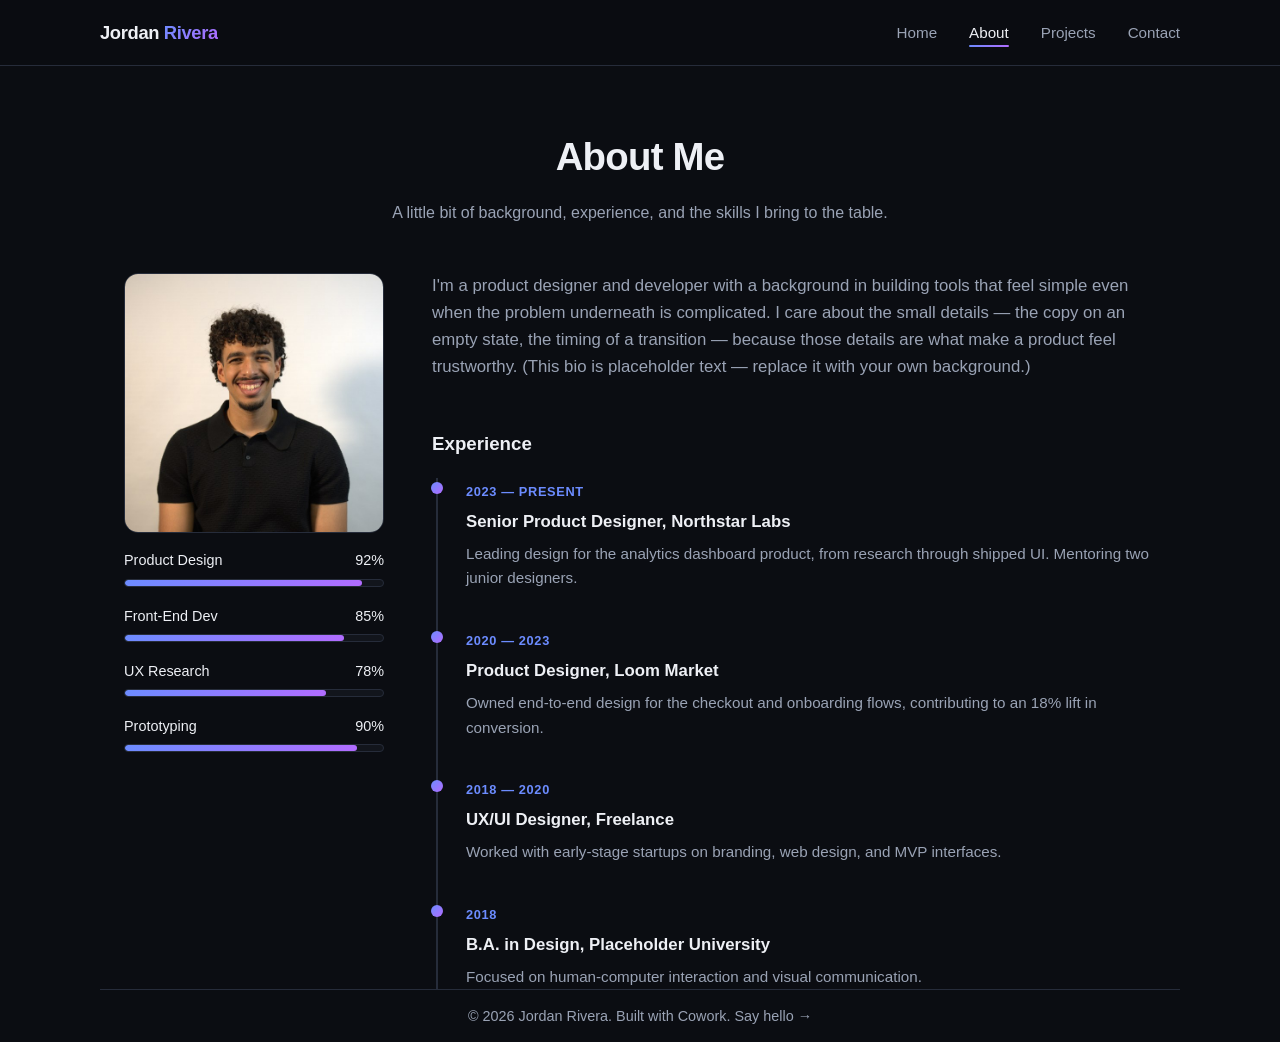
==== about.html @ 18357da8 "Add files via upload" ====
<!DOCTYPE html>
<html lang="en">
<head>
<meta charset="UTF-8">
<meta name="viewport" content="width=device-width, initial-scale=1.0">
<title>About — Jordan Rivera</title>
<link rel="stylesheet" href="styles.css">
</head>
<body>

<header>
  <nav class="nav container">
    <a href="index.html" class="logo">Jordan <span>Rivera</span></a>
    <ul class="nav-links">
      <li><a href="index.html">Home</a></li>
      <li><a href="about.html" class="active">About</a></li>
      <li><a href="projects.html">Projects</a></li>
      <li><a href="contact.html">Contact</a></li>
    </ul>
    <button class="nav-toggle" aria-label="Toggle menu">☰</button>
  </nav>
</header>

<main>
  <section class="container" style="padding-top: 60px;">
    <div class="section-header">
      <h2>About Me</h2>
      <p>A little bit of background, experience, and the skills I bring to the table.</p>
    </div>

    <div class="about-layout">
      <div>
        <img src="headshot.jpg" alt="Jordan Rivera" class="avatar-photo">
        <div class="skill-bars">
          <div>
            <div class="skill-bar-label"><span>Product Design</span><span>92%</span></div>
            <div class="skill-bar-track"><div class="skill-bar-fill" style="width: 92%;"></div></div>
          </div>
          <div>
            <div class="skill-bar-label"><span>Front-End Dev</span><span>85%</span></div>
            <div class="skill-bar-track"><div class="skill-bar-fill" style="width: 85%;"></div></div>
          </div>
          <div>
            <div class="skill-bar-label"><span>UX Research</span><span>78%</span></div>
            <div class="skill-bar-track"><div class="skill-bar-fill" style="width: 78%;"></div></div>
          </div>
          <div>
            <div class="skill-bar-label"><span>Prototyping</span><span>90%</span></div>
            <div class="skill-bar-track"><div class="skill-bar-fill" style="width: 90%;"></div></div>
          </div>
        </div>
      </div>

      <div>
        <p style="color: var(--text-dim); font-size: 1.05rem; margin-top: 0;">
          I'm a product designer and developer with a background in building tools that feel simple even when the problem underneath is complicated.
          I care about the small details — the copy on an empty state, the timing of a transition — because those details are what make a product feel trustworthy.
          (This bio is placeholder text — replace it with your own background.)
        </p>

        <h3 style="margin-top: 48px;">Experience</h3>
        <div class="timeline">
          <div class="timeline-item">
            <span class="date">2023 — Present</span>
            <h4>Senior Product Designer, Northstar Labs</h4>
            <p>Leading design for the analytics dashboard product, from research through shipped UI. Mentoring two junior designers.</p>
          </div>
          <div class="timeline-item">
            <span class="date">2020 — 2023</span>
            <h4>Product Designer, Loom Market</h4>
            <p>Owned end-to-end design for the checkout and onboarding flows, contributing to an 18% lift in conversion.</p>
          </div>
          <div class="timeline-item">
            <span class="date">2018 — 2020</span>
            <h4>UX/UI Designer, Freelance</h4>
            <p>Worked with early-stage startups on branding, web design, and MVP interfaces.</p>
          </div>
          <div class="timeline-item">
            <span class="date">2018</span>
            <h4>B.A. in Design, Placeholder University</h4>
            <p>Focused on human-computer interaction and visual communication.</p>
          </div>
        </div>
      </div>
    </div>
  </section>
</main>

<footer class="container">
  <p>© 2026 Jordan Rivera. Built with Cowork. <a href="contact.html">Say hello →</a></p>
</footer>

<script src="script.js"></script>
</body>
</html>
---- styles.css ----
:root {
  --bg: #0b0d12;
  --bg-alt: #12151c;
  --surface: #171b24;
  --surface-hover: #1e2330;
  --border: #262c3a;
  --text: #eef0f5;
  --text-dim: #9aa3b5;
  --accent: #6c8cff;
  --accent-2: #b26cff;
  --accent-text: #0b0d12;
  --radius: 14px;
  --max-width: 1080px;
  --font: -apple-system, BlinkMacSystemFont, "Segoe UI", Roboto, Helvetica, Arial, sans-serif;
}

* { box-sizing: border-box; }

html { scroll-behavior: smooth; }

body {
  margin: 0;
  font-family: var(--font);
  background: var(--bg);
  color: var(--text);
  line-height: 1.6;
  -webkit-font-smoothing: antialiased;
}

a { color: inherit; text-decoration: none; }

img { max-width: 100%; display: block; }

.container {
  max-width: var(--max-width);
  margin: 0 auto;
  padding: 0 24px;
}

/* ---------- Header / Nav ---------- */

header {
  position: sticky;
  top: 0;
  z-index: 100;
  background: rgba(11, 13, 18, 0.85);
  backdrop-filter: blur(10px);
  border-bottom: 1px solid var(--border);
}

.nav {
  display: flex;
  align-items: center;
  justify-content: space-between;
  padding: 18px 0;
}

.logo {
  font-weight: 700;
  font-size: 1.15rem;
  letter-spacing: -0.02em;
}

.logo span {
  background: linear-gradient(135deg, var(--accent), var(--accent-2));
  -webkit-background-clip: text;
  background-clip: text;
  color: transparent;
}

.nav-links {
  display: flex;
  gap: 32px;
  list-style: none;
  margin: 0;
  padding: 0;
}

.nav-links a {
  color: var(--text-dim);
  font-size: 0.95rem;
  font-weight: 500;
  transition: color 0.2s ease;
  position: relative;
}

.nav-links a:hover,
.nav-links a.active {
  color: var(--text);
}

.nav-links a.active::after {
  content: "";
  position: absolute;
  left: 0;
  right: 0;
  bottom: -6px;
  height: 2px;
  background: linear-gradient(135deg, var(--accent), var(--accent-2));
  border-radius: 2px;
}

.nav-toggle {
  display: none;
  background: none;
  border: 1px solid var(--border);
  border-radius: 8px;
  color: var(--text);
  width: 40px;
  height: 40px;
  cursor: pointer;
  font-size: 1.1rem;
}

@media (max-width: 720px) {
  .nav-toggle { display: block; }
  .nav-links {
    position: absolute;
    top: 100%;
    left: 0;
    right: 0;
    background: var(--bg-alt);
    border-bottom: 1px solid var(--border);
    flex-direction: column;
    gap: 0;
    display: none;
  }
  .nav-links.open { display: flex; }
  .nav-links a {
    padding: 16px 24px;
    border-bottom: 1px solid var(--border);
    width: 100%;
  }
}

/* ---------- Hero ---------- */

.hero {
  padding: 110px 0 90px;
  text-align: center;
}

.hero-photo {
  width: 140px;
  height: 140px;
  border-radius: 50%;
  object-fit: cover;
  margin: 0 auto 28px;
  border: 3px solid var(--border);
  box-shadow: 0 0 0 6px rgba(108, 140, 255, 0.08);
}

.eyebrow {
  display: inline-block;
  font-size: 0.8rem;
  font-weight: 600;
  letter-spacing: 0.08em;
  text-transform: uppercase;
  color: var(--accent);
  background: rgba(108, 140, 255, 0.1);
  border: 1px solid rgba(108, 140, 255, 0.25);
  padding: 6px 14px;
  border-radius: 999px;
  margin-bottom: 24px;
}

h1 {
  font-size: clamp(2.4rem, 6vw, 4rem);
  font-weight: 800;
  letter-spacing: -0.03em;
  margin: 0 0 20px;
}

.hero h1 .gradient {
  background: linear-gradient(135deg, var(--accent), var(--accent-2));
  -webkit-background-clip: text;
  background-clip: text;
  color: transparent;
}

.hero p.lead {
  max-width: 560px;
  margin: 0 auto 36px;
  color: var(--text-dim);
  font-size: 1.1rem;
}

.cta-row {
  display: flex;
  gap: 16px;
  justify-content: center;
  flex-wrap: wrap;
}

.btn {
  display: inline-flex;
  align-items: center;
  gap: 8px;
  padding: 13px 26px;
  border-radius: 999px;
  font-weight: 600;
  font-size: 0.95rem;
  transition: transform 0.15s ease, box-shadow 0.15s ease, background 0.15s ease;
  border: 1px solid transparent;
  cursor: pointer;
}

.btn-primary {
  background: linear-gradient(135deg, var(--accent), var(--accent-2));
  color: #fff;
}

.btn-primary:hover {
  transform: translateY(-2px);
  box-shadow: 0 10px 30px -10px rgba(108, 140, 255, 0.6);
}

.btn-secondary {
  background: var(--surface);
  border-color: var(--border);
  color: var(--text);
}

.btn-secondary:hover {
  background: var(--surface-hover);
  transform: translateY(-2px);
}

/* ---------- Sections ---------- */

section { padding: 80px 0; }

.section-header {
  margin-bottom: 48px;
  text-align: center;
}

.section-header h2 {
  font-size: clamp(1.8rem, 4vw, 2.4rem);
  font-weight: 800;
  letter-spacing: -0.02em;
  margin: 0 0 12px;
}

.section-header p {
  color: var(--text-dim);
  max-width: 500px;
  margin: 0 auto;
}

/* ---------- Cards / Grid ---------- */

.grid {
  display: grid;
  grid-template-columns: repeat(auto-fit, minmax(260px, 1fr));
  gap: 24px;
}

.card {
  background: var(--surface);
  border: 1px solid var(--border);
  border-radius: var(--radius);
  padding: 28px;
  transition: transform 0.2s ease, border-color 0.2s ease, background 0.2s ease;
}

.card:hover {
  transform: translateY(-4px);
  border-color: rgba(108, 140, 255, 0.4);
  background: var(--surface-hover);
}

.card-icon {
  width: 44px;
  height: 44px;
  border-radius: 10px;
  display: flex;
  align-items: center;
  justify-content: center;
  background: linear-gradient(135deg, rgba(108,140,255,0.18), rgba(178,108,255,0.18));
  font-size: 1.3rem;
  margin-bottom: 16px;
}

.card h3 {
  margin: 0 0 8px;
  font-size: 1.1rem;
  font-weight: 700;
}

.card p {
  margin: 0;
  color: var(--text-dim);
  font-size: 0.95rem;
}

/* ---------- Project cards ---------- */

.project-card {
  background: var(--surface);
  border: 1px solid var(--border);
  border-radius: var(--radius);
  overflow: hidden;
  display: flex;
  flex-direction: column;
  transition: transform 0.2s ease, border-color 0.2s ease;
}

.project-card:hover {
  transform: translateY(-4px);
  border-color: rgba(108, 140, 255, 0.4);
}

.project-thumb {
  height: 160px;
  background: linear-gradient(135deg, rgba(108,140,255,0.25), rgba(178,108,255,0.25));
  display: flex;
  align-items: center;
  justify-content: center;
  font-size: 2.2rem;
}

.project-body {
  padding: 24px;
  flex: 1;
  display: flex;
  flex-direction: column;
}

.project-body h3 {
  margin: 0 0 8px;
  font-size: 1.15rem;
  font-weight: 700;
}

.project-body p {
  color: var(--text-dim);
  font-size: 0.95rem;
  margin: 0 0 16px;
  flex: 1;
}

.tag-row {
  display: flex;
  gap: 8px;
  flex-wrap: wrap;
  margin-bottom: 16px;
}

.tag {
  font-size: 0.75rem;
  font-weight: 600;
  color: var(--accent);
  background: rgba(108, 140, 255, 0.1);
  border: 1px solid rgba(108, 140, 255, 0.25);
  padding: 4px 10px;
  border-radius: 999px;
}

.project-link {
  font-size: 0.9rem;
  font-weight: 600;
  color: var(--text);
  display: inline-flex;
  align-items: center;
  gap: 6px;
}

.project-link:hover { color: var(--accent); }

/* ---------- About page specifics ---------- */

.about-layout {
  display: grid;
  grid-template-columns: 260px 1fr;
  gap: 48px;
  align-items: start;
}

@media (max-width: 800px) {
  .about-layout { grid-template-columns: 1fr; }
}

.avatar {
  width: 100%;
  aspect-ratio: 1;
  border-radius: var(--radius);
  background: linear-gradient(135deg, var(--accent), var(--accent-2));
  display: flex;
  align-items: center;
  justify-content: center;
  font-size: 4rem;
  font-weight: 800;
  color: #fff;
}

.avatar-photo {
  width: 100%;
  aspect-ratio: 1;
  border-radius: var(--radius);
  object-fit: cover;
  border: 1px solid var(--border);
}

.timeline {
  border-left: 2px solid var(--border);
  padding-left: 28px;
  margin-left: 4px;
}

.timeline-item {
  position: relative;
  padding-bottom: 36px;
}

.timeline-item:last-child { padding-bottom: 0; }

.timeline-item::before {
  content: "";
  position: absolute;
  left: -35px;
  top: 4px;
  width: 12px;
  height: 12px;
  border-radius: 50%;
  background: linear-gradient(135deg, var(--accent), var(--accent-2));
}

.timeline-item .date {
  font-size: 0.8rem;
  font-weight: 600;
  color: var(--accent);
  text-transform: uppercase;
  letter-spacing: 0.05em;
}

.timeline-item h4 {
  margin: 6px 0 6px;
  font-size: 1.05rem;
}

.timeline-item p {
  margin: 0;
  color: var(--text-dim);
  font-size: 0.95rem;
}

.skill-bars { display: flex; flex-direction: column; gap: 18px; margin-top: 16px; }

.skill-bar-label {
  display: flex;
  justify-content: space-between;
  font-size: 0.9rem;
  margin-bottom: 6px;
}

.skill-bar-track {
  height: 8px;
  background: var(--bg-alt);
  border-radius: 999px;
  overflow: hidden;
  border: 1px solid var(--border);
}

.skill-bar-fill {
  height: 100%;
  border-radius: 999px;
  background: linear-gradient(135deg, var(--accent), var(--accent-2));
}

/* ---------- Contact ---------- */

.contact-grid {
  display: grid;
  grid-template-columns: 1fr 1fr;
  gap: 48px;
  align-items: start;
}

@media (max-width: 800px) {
  .contact-grid { grid-template-columns: 1fr; }
}

form { display: flex; flex-direction: column; gap: 18px; }

label {
  font-size: 0.85rem;
  font-weight: 600;
  color: var(--text-dim);
  margin-bottom: 6px;
  display: block;
}

input, textarea {
  width: 100%;
  padding: 13px 16px;
  border-radius: 10px;
  border: 1px solid var(--border);
  background: var(--surface);
  color: var(--text);
  font-family: inherit;
  font-size: 0.95rem;
}

input:focus, textarea:focus {
  outline: none;
  border-color: var(--accent);
}

textarea { resize: vertical; min-height: 140px; }

.contact-info-item {
  display: flex;
  gap: 16px;
  align-items: flex-start;
  margin-bottom: 24px;
}

.contact-info-item .card-icon { margin-bottom: 0; flex-shrink: 0; }

.contact-info-item h4 { margin: 0 0 4px; font-size: 1rem; }
.contact-info-item p, .contact-info-item a { margin: 0; color: var(--text-dim); font-size: 0.95rem; }
.contact-info-item a:hover { color: var(--accent); }

.social-row {
  display: flex;
  gap: 12px;
  margin-top: 24px;
}

.social-row a {
  width: 42px;
  height: 42px;
  border-radius: 10px;
  background: var(--surface);
  border: 1px solid var(--border);
  display: flex;
  align-items: center;
  justify-content: center;
  transition: all 0.2s ease;
}

.social-row a:hover {
  background: var(--surface-hover);
  border-color: var(--accent);
  transform: translateY(-2px);
}

.form-note {
  font-size: 0.85rem;
  color: var(--text-dim);
  margin-top: -4px;
}

/* ---------- Footer ---------- */

footer {
  border-top: 1px solid var(--border);
  padding: 32px 0;
  text-align: center;
  color: var(--text-dim);
  font-size: 0.9rem;
}

footer a:hover { color: var(--accent); }
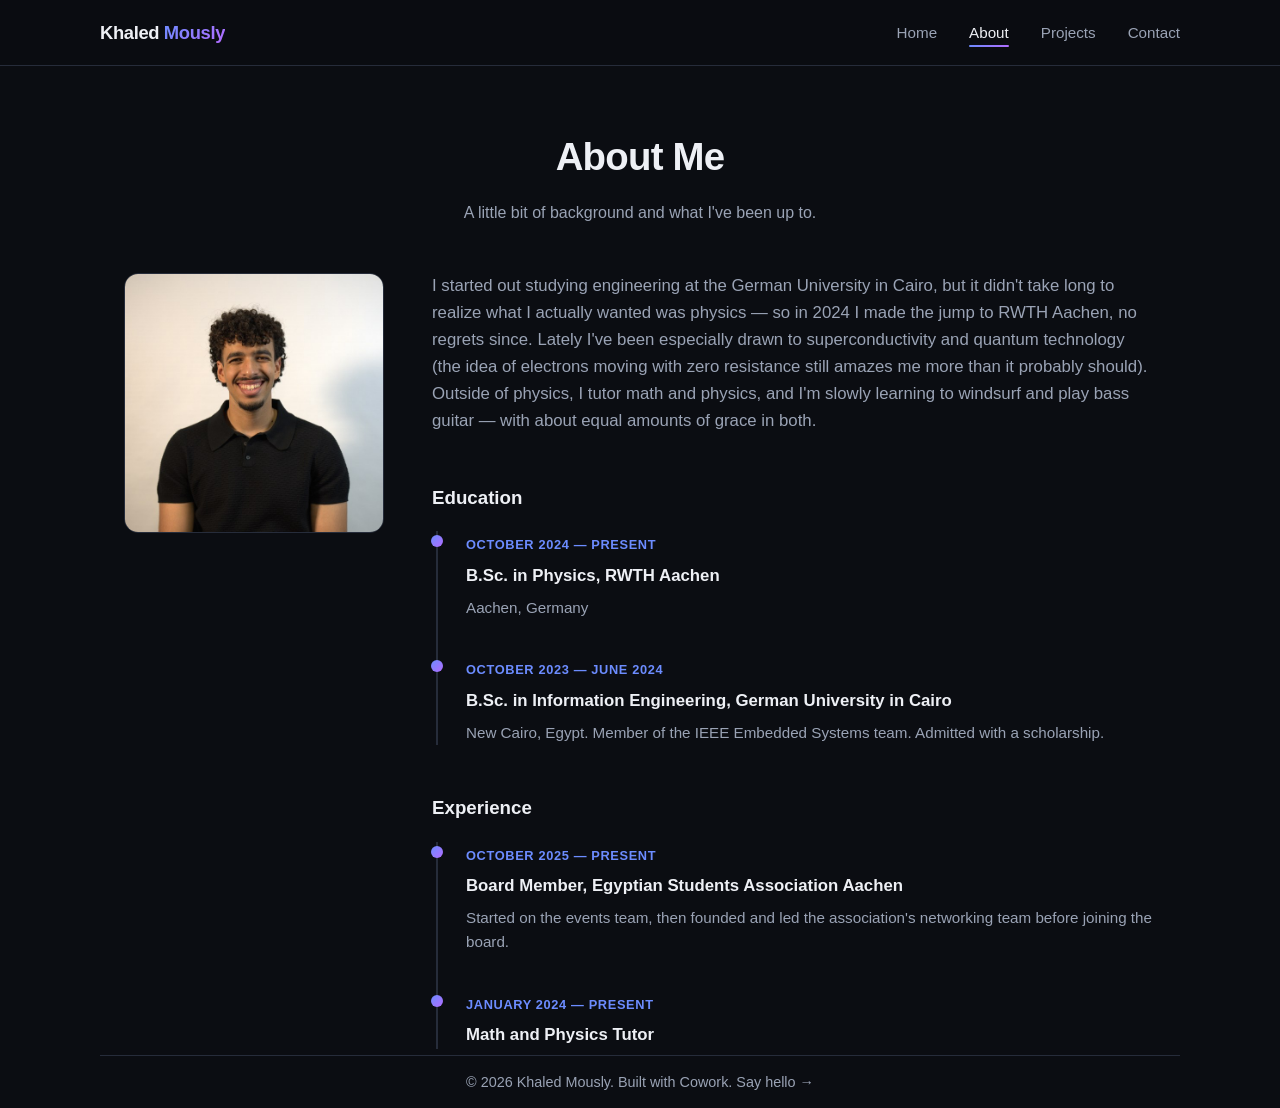
==== commit e64f9f18: "Add files via upload" ====
--- a/about.html
+++ b/about.html
@@ -3,14 +3,14 @@
 <head>
 <meta charset="UTF-8">
 <meta name="viewport" content="width=device-width, initial-scale=1.0">
-<title>About — Jordan Rivera</title>
+<title>About — Khaled Mously</title>
 <link rel="stylesheet" href="styles.css">
 </head>
 <body>
 
 <header>
   <nav class="nav container">
-    <a href="index.html" class="logo">Jordan <span>Rivera</span></a>
+    <a href="index.html" class="logo">Khaled <span>Mously</span></a>
     <ul class="nav-links">
       <li><a href="index.html">Home</a></li>
       <li><a href="about.html" class="active">About</a></li>
@@ -25,60 +25,43 @@
   <section class="container" style="padding-top: 60px;">
     <div class="section-header">
       <h2>About Me</h2>
-      <p>A little bit of background, experience, and the skills I bring to the table.</p>
+      <p>A little bit of background and what I've been up to.</p>
     </div>
 
     <div class="about-layout">
       <div>
-        <img src="headshot.jpg" alt="Jordan Rivera" class="avatar-photo">
-        <div class="skill-bars">
-          <div>
-            <div class="skill-bar-label"><span>Product Design</span><span>92%</span></div>
-            <div class="skill-bar-track"><div class="skill-bar-fill" style="width: 92%;"></div></div>
-          </div>
-          <div>
-            <div class="skill-bar-label"><span>Front-End Dev</span><span>85%</span></div>
-            <div class="skill-bar-track"><div class="skill-bar-fill" style="width: 85%;"></div></div>
-          </div>
-          <div>
-            <div class="skill-bar-label"><span>UX Research</span><span>78%</span></div>
-            <div class="skill-bar-track"><div class="skill-bar-fill" style="width: 78%;"></div></div>
-          </div>
-          <div>
-            <div class="skill-bar-label"><span>Prototyping</span><span>90%</span></div>
-            <div class="skill-bar-track"><div class="skill-bar-fill" style="width: 90%;"></div></div>
-          </div>
-        </div>
+        <img src="headshot.jpg" alt="Khaled Mously" class="avatar-photo">
       </div>
 
       <div>
         <p style="color: var(--text-dim); font-size: 1.05rem; margin-top: 0;">
-          I'm a product designer and developer with a background in building tools that feel simple even when the problem underneath is complicated.
-          I care about the small details — the copy on an empty state, the timing of a transition — because those details are what make a product feel trustworthy.
-          (This bio is placeholder text — replace it with your own background.)
+          I started out studying engineering at the German University in Cairo, but it didn't take long to realize what I actually wanted was physics — so in 2024 I made the jump to RWTH Aachen, no regrets since. Lately I've been especially drawn to superconductivity and quantum technology (the idea of electrons moving with zero resistance still amazes me more than it probably should). Outside of physics, I tutor math and physics, and I'm slowly learning to windsurf and play bass guitar — with about equal amounts of grace in both.
         </p>
+
+        <h3 style="margin-top: 48px;">Education</h3>
+        <div class="timeline">
+          <div class="timeline-item">
+            <span class="date">October 2024 — Present</span>
+            <h4>B.Sc. in Physics, RWTH Aachen</h4>
+            <p>Aachen, Germany</p>
+          </div>
+          <div class="timeline-item">
+            <span class="date">October 2023 — June 2024</span>
+            <h4>B.Sc. in Information Engineering, German University in Cairo</h4>
+            <p>New Cairo, Egypt. Member of the IEEE Embedded Systems team. Admitted with a scholarship.</p>
+          </div>
+        </div>
 
         <h3 style="margin-top: 48px;">Experience</h3>
         <div class="timeline">
           <div class="timeline-item">
-            <span class="date">2023 — Present</span>
-            <h4>Senior Product Designer, Northstar Labs</h4>
-            <p>Leading design for the analytics dashboard product, from research through shipped UI. Mentoring two junior designers.</p>
+            <span class="date">October 2025 — Present</span>
+            <h4>Board Member, Egyptian Students Association Aachen</h4>
+            <p>Started on the events team, then founded and led the association's networking team before joining the board.</p>
           </div>
           <div class="timeline-item">
-            <span class="date">2020 — 2023</span>
-            <h4>Product Designer, Loom Market</h4>
-            <p>Owned end-to-end design for the checkout and onboarding flows, contributing to an 18% lift in conversion.</p>
-          </div>
-          <div class="timeline-item">
-            <span class="date">2018 — 2020</span>
-            <h4>UX/UI Designer, Freelance</h4>
-            <p>Worked with early-stage startups on branding, web design, and MVP interfaces.</p>
-          </div>
-          <div class="timeline-item">
-            <span class="date">2018</span>
-            <h4>B.A. in Design, Placeholder University</h4>
-            <p>Focused on human-computer interaction and visual communication.</p>
+            <span class="date">January 2024 — Present</span>
+            <h4>Math and Physics Tutor</h4>
           </div>
         </div>
       </div>
@@ -87,7 +70,7 @@
 </main>
 
 <footer class="container">
-  <p>© 2026 Jordan Rivera. Built with Cowork. <a href="contact.html">Say hello →</a></p>
+  <p>© 2026 Khaled Mously. Built with Cowork. <a href="contact.html">Say hello →</a></p>
 </footer>
 
 <script src="script.js"></script>
--- a/styles.css
+++ b/styles.css
@@ -368,6 +368,34 @@
 
 .project-link:hover { color: var(--accent); }
 
+.featured-project .project-body { padding: 32px; }
+
+.photo-grid {
+  display: grid;
+  grid-template-columns: repeat(auto-fill, minmax(150px, 1fr));
+  gap: 8px;
+  margin-top: 8px;
+}
+
+.photo-grid a {
+  display: block;
+  aspect-ratio: 4 / 3;
+  overflow: hidden;
+  border-radius: 10px;
+  border: 1px solid var(--border);
+}
+
+.photo-grid img {
+  width: 100%;
+  height: 100%;
+  object-fit: cover;
+  transition: transform 0.2s ease;
+}
+
+.photo-grid a:hover img {
+  transform: scale(1.06);
+}
+
 /* ---------- About page specifics ---------- */
 
 .about-layout {
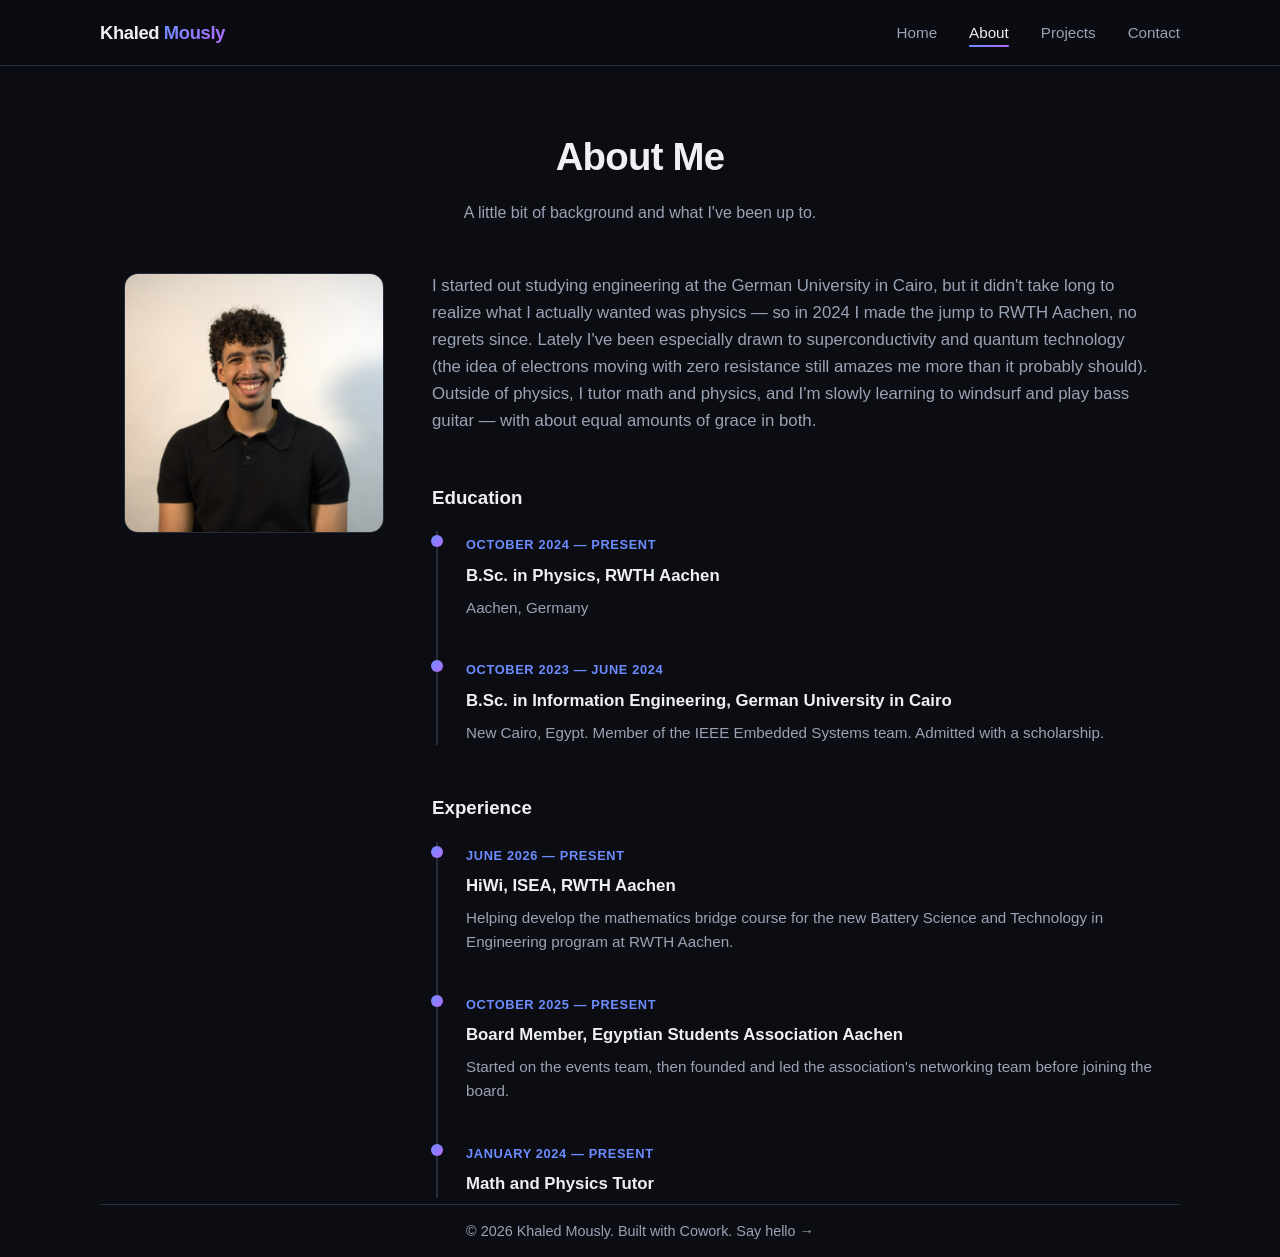
==== commit f5fd4e34: "Add files via upload" ====
--- a/about.html
+++ b/about.html
@@ -55,6 +55,11 @@
         <h3 style="margin-top: 48px;">Experience</h3>
         <div class="timeline">
           <div class="timeline-item">
+            <span class="date">June 2026 — Present</span>
+            <h4>HiWi, ISEA, RWTH Aachen</h4>
+            <p>Helping develop the mathematics bridge course for the new Battery Science and Technology in Engineering program at RWTH Aachen.</p>
+          </div>
+          <div class="timeline-item">
             <span class="date">October 2025 — Present</span>
             <h4>Board Member, Egyptian Students Association Aachen</h4>
             <p>Started on the events team, then founded and led the association's networking team before joining the board.</p>
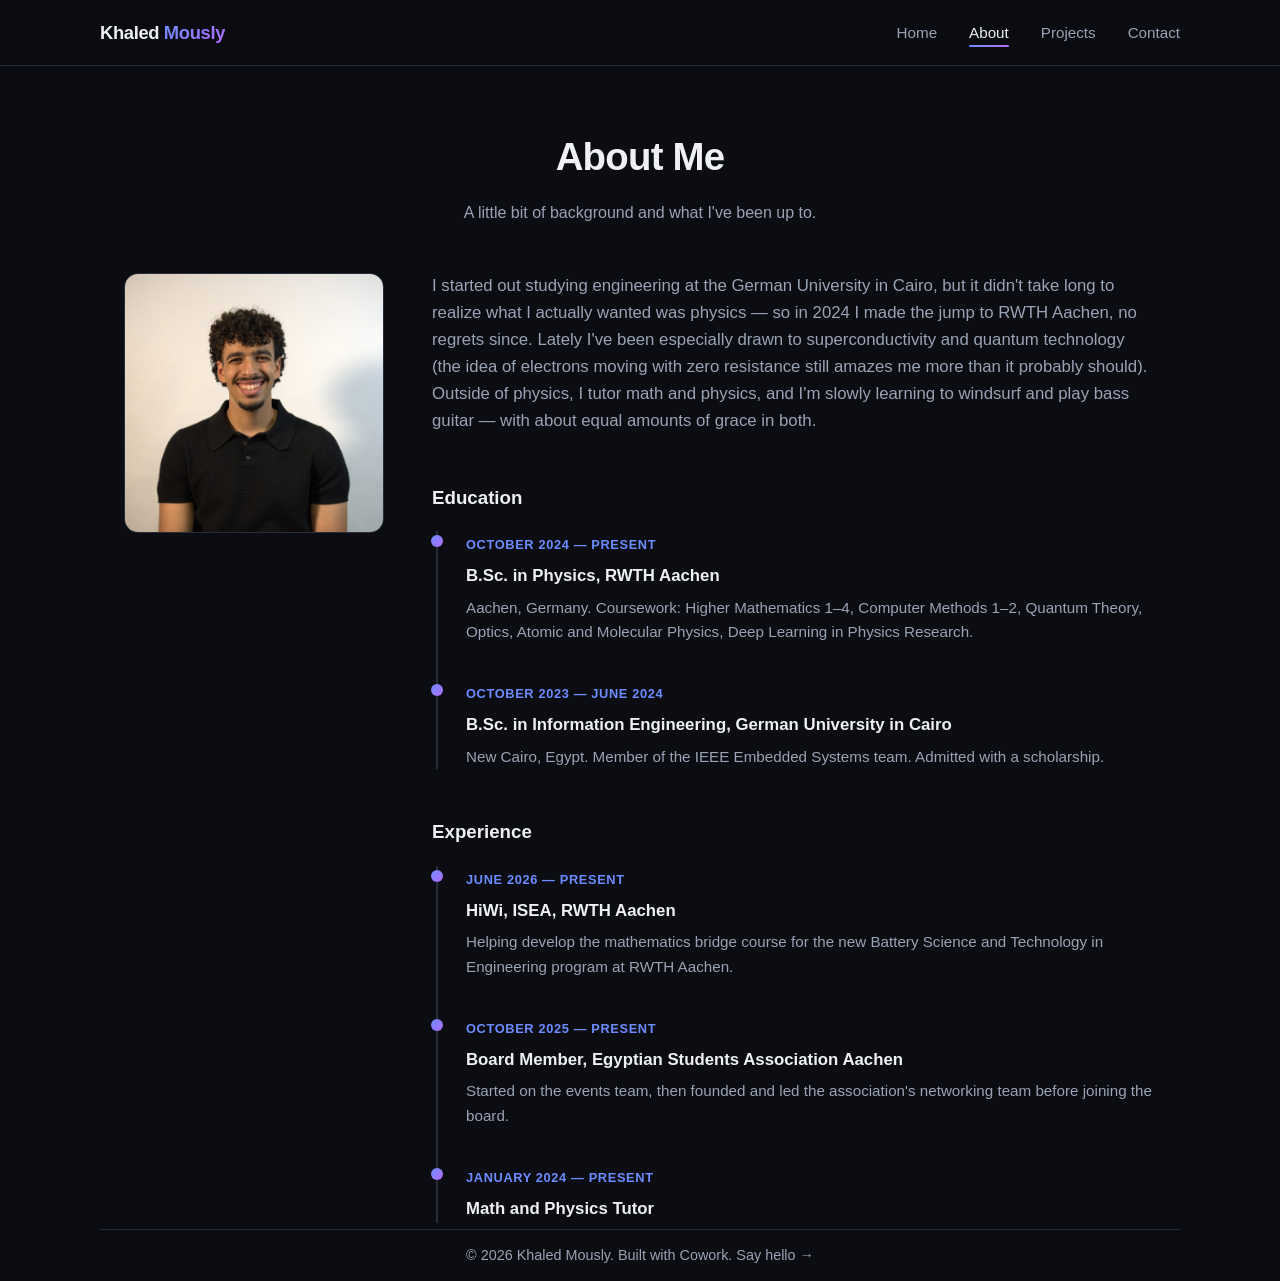
==== commit 6da65615: "Add files via upload" ====
--- a/about.html
+++ b/about.html
@@ -43,7 +43,7 @@
           <div class="timeline-item">
             <span class="date">October 2024 — Present</span>
             <h4>B.Sc. in Physics, RWTH Aachen</h4>
-            <p>Aachen, Germany</p>
+            <p>Aachen, Germany. Coursework: Higher Mathematics 1–4, Computer Methods 1–2, Quantum Theory, Optics, Atomic and Molecular Physics, Deep Learning in Physics Research.</p>
           </div>
           <div class="timeline-item">
             <span class="date">October 2023 — June 2024</span>
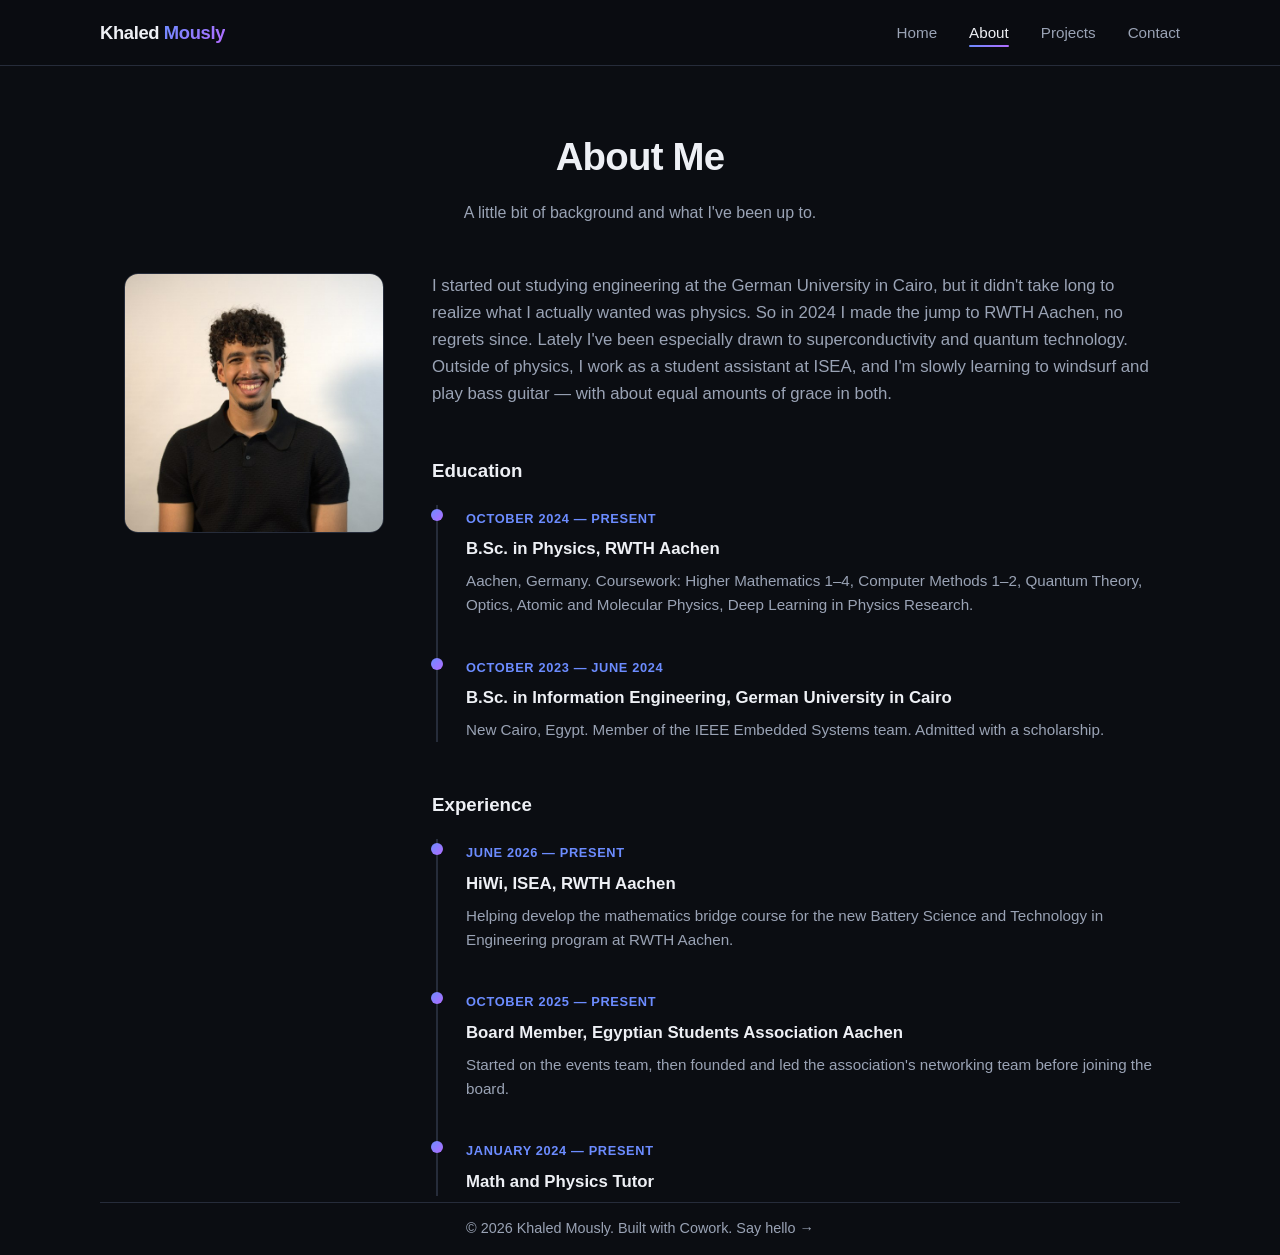
==== commit 0c1a661a: "Update about.html" ====
--- a/about.html
+++ b/about.html
@@ -35,7 +35,7 @@
 
       <div>
         <p style="color: var(--text-dim); font-size: 1.05rem; margin-top: 0;">
-          I started out studying engineering at the German University in Cairo, but it didn't take long to realize what I actually wanted was physics — so in 2024 I made the jump to RWTH Aachen, no regrets since. Lately I've been especially drawn to superconductivity and quantum technology (the idea of electrons moving with zero resistance still amazes me more than it probably should). Outside of physics, I tutor math and physics, and I'm slowly learning to windsurf and play bass guitar — with about equal amounts of grace in both.
+          I started out studying engineering at the German University in Cairo, but it didn't take long to realize what I actually wanted was physics. So in 2024 I made the jump to RWTH Aachen, no regrets since. Lately I've been especially drawn to superconductivity and quantum technology. Outside of physics, I work as a student assistant at ISEA, and I'm slowly learning to windsurf and play bass guitar — with about equal amounts of grace in both.
         </p>
 
         <h3 style="margin-top: 48px;">Education</h3>
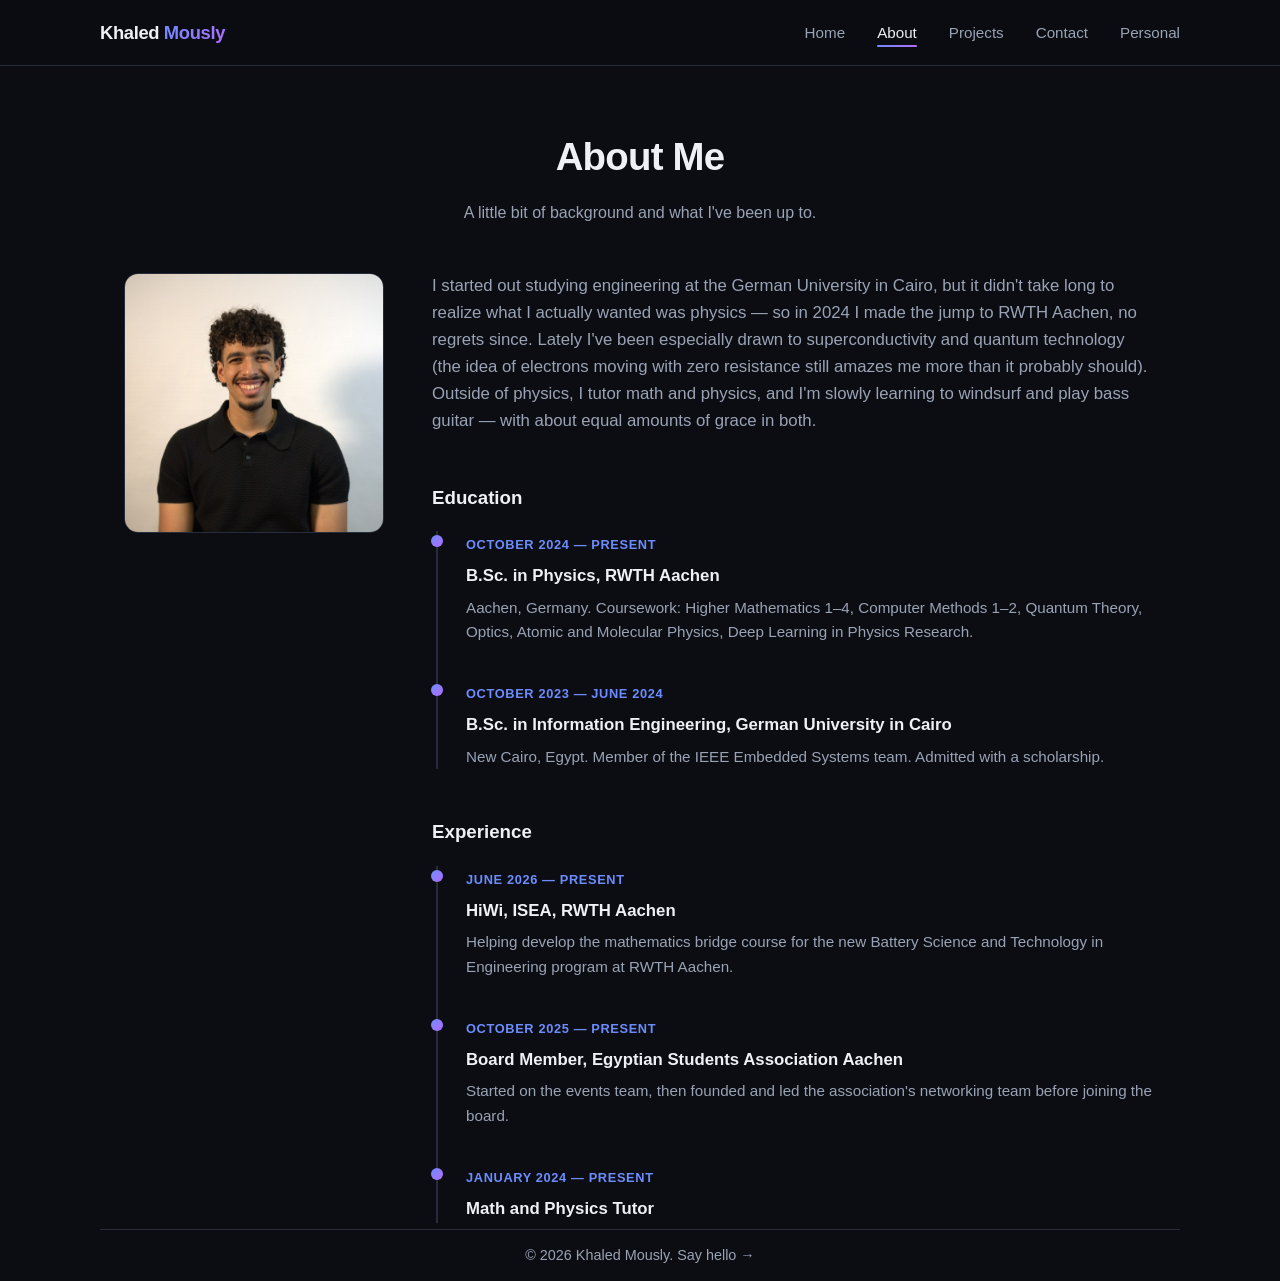
==== commit f2044bef: "Add files via upload" ====
--- a/about.html
+++ b/about.html
@@ -16,6 +16,7 @@
       <li><a href="about.html" class="active">About</a></li>
       <li><a href="projects.html">Projects</a></li>
       <li><a href="contact.html">Contact</a></li>
+      <li><a href="personal.html">Personal</a></li>
     </ul>
     <button class="nav-toggle" aria-label="Toggle menu">☰</button>
   </nav>
@@ -35,7 +36,7 @@
 
       <div>
         <p style="color: var(--text-dim); font-size: 1.05rem; margin-top: 0;">
-          I started out studying engineering at the German University in Cairo, but it didn't take long to realize what I actually wanted was physics. So in 2024 I made the jump to RWTH Aachen, no regrets since. Lately I've been especially drawn to superconductivity and quantum technology. Outside of physics, I work as a student assistant at ISEA, and I'm slowly learning to windsurf and play bass guitar — with about equal amounts of grace in both.
+          I started out studying engineering at the German University in Cairo, but it didn't take long to realize what I actually wanted was physics — so in 2024 I made the jump to RWTH Aachen, no regrets since. Lately I've been especially drawn to superconductivity and quantum technology (the idea of electrons moving with zero resistance still amazes me more than it probably should). Outside of physics, I tutor math and physics, and I'm slowly learning to windsurf and play bass guitar — with about equal amounts of grace in both.
         </p>
 
         <h3 style="margin-top: 48px;">Education</h3>
@@ -75,7 +76,7 @@
 </main>
 
 <footer class="container">
-  <p>© 2026 Khaled Mously. Built with Cowork. <a href="contact.html">Say hello →</a></p>
+  <p>© 2026 Khaled Mously. <a href="contact.html">Say hello →</a></p>
 </footer>
 
 <script src="script.js"></script>
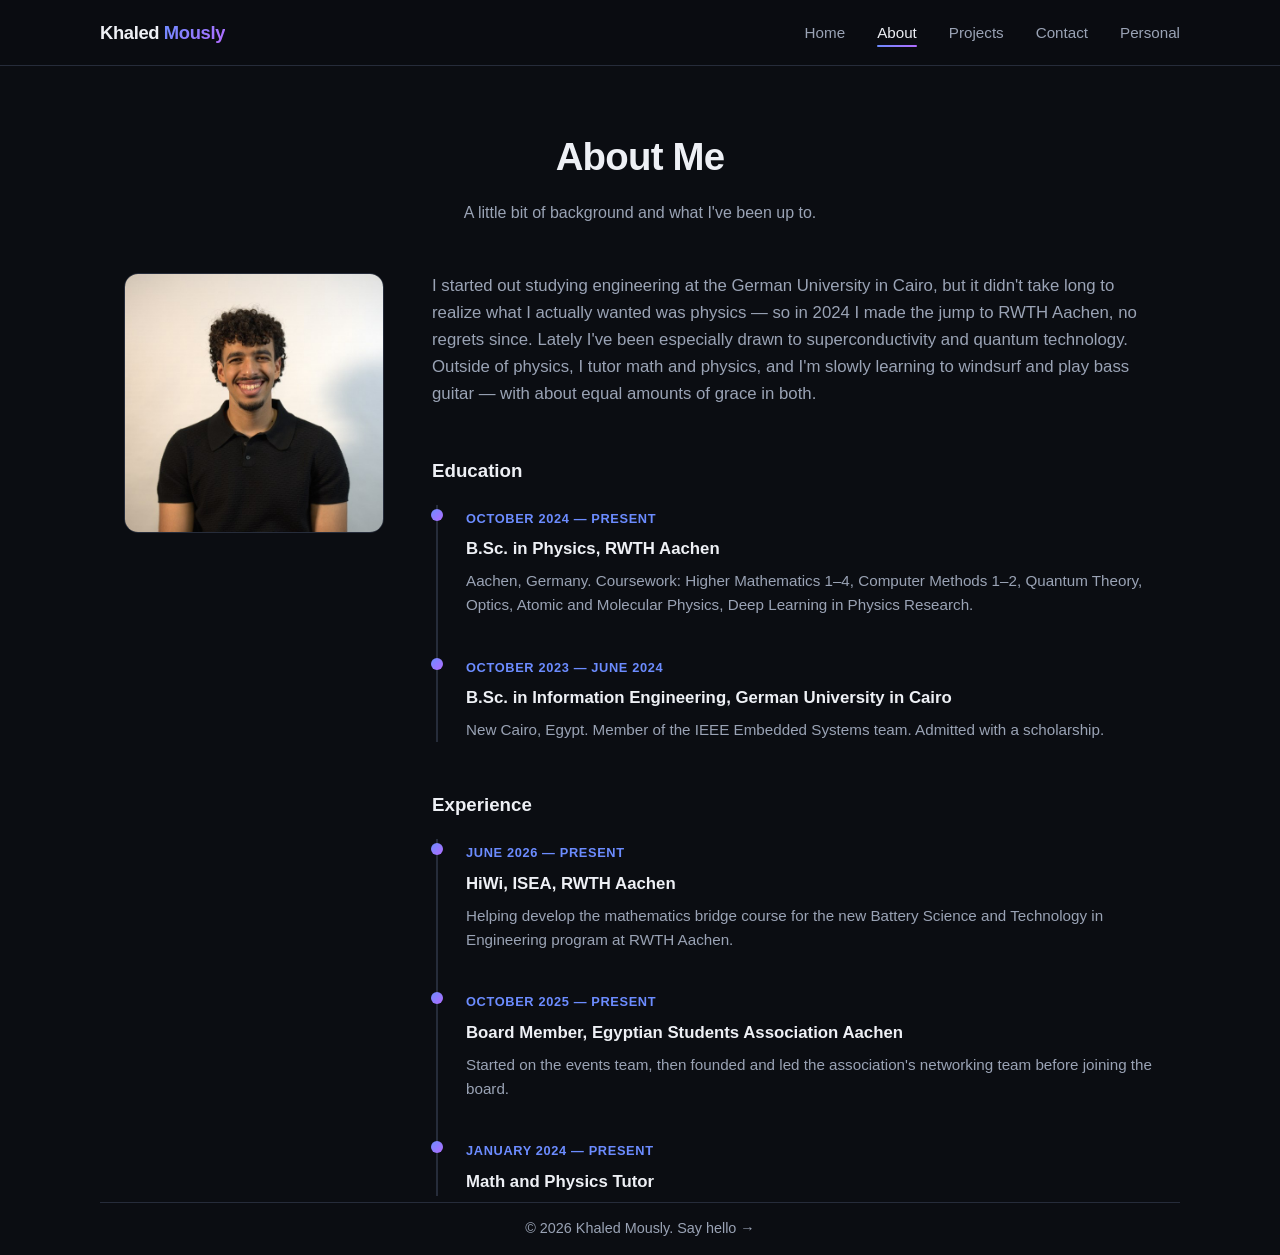
==== commit fb4c8e60: "Add files via upload" ====
--- a/about.html
+++ b/about.html
@@ -36,7 +36,7 @@
 
       <div>
         <p style="color: var(--text-dim); font-size: 1.05rem; margin-top: 0;">
-          I started out studying engineering at the German University in Cairo, but it didn't take long to realize what I actually wanted was physics — so in 2024 I made the jump to RWTH Aachen, no regrets since. Lately I've been especially drawn to superconductivity and quantum technology (the idea of electrons moving with zero resistance still amazes me more than it probably should). Outside of physics, I tutor math and physics, and I'm slowly learning to windsurf and play bass guitar — with about equal amounts of grace in both.
+          I started out studying engineering at the German University in Cairo, but it didn't take long to realize what I actually wanted was physics — so in 2024 I made the jump to RWTH Aachen, no regrets since. Lately I've been especially drawn to superconductivity and quantum technology. Outside of physics, I tutor math and physics, and I'm slowly learning to windsurf and play bass guitar — with about equal amounts of grace in both.
         </p>
 
         <h3 style="margin-top: 48px;">Education</h3>
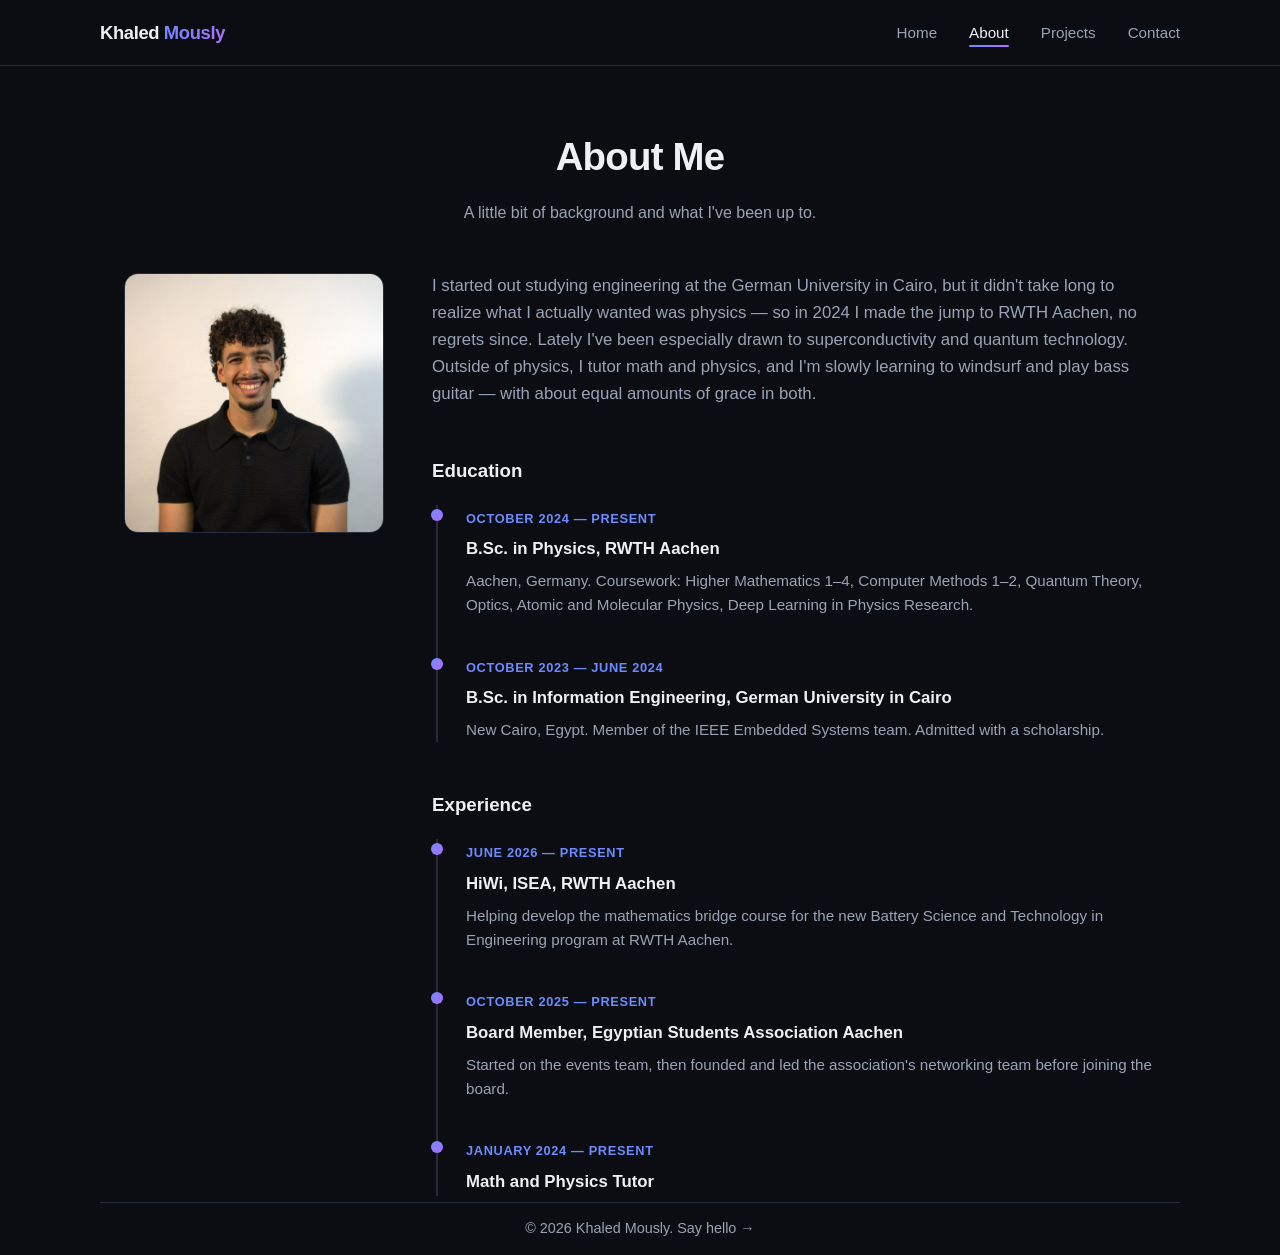
==== commit 231e8888: "Add files via upload" ====
--- a/about.html
+++ b/about.html
@@ -16,7 +16,6 @@
       <li><a href="about.html" class="active">About</a></li>
       <li><a href="projects.html">Projects</a></li>
       <li><a href="contact.html">Contact</a></li>
-      <li><a href="personal.html">Personal</a></li>
     </ul>
     <button class="nav-toggle" aria-label="Toggle menu">☰</button>
   </nav>
